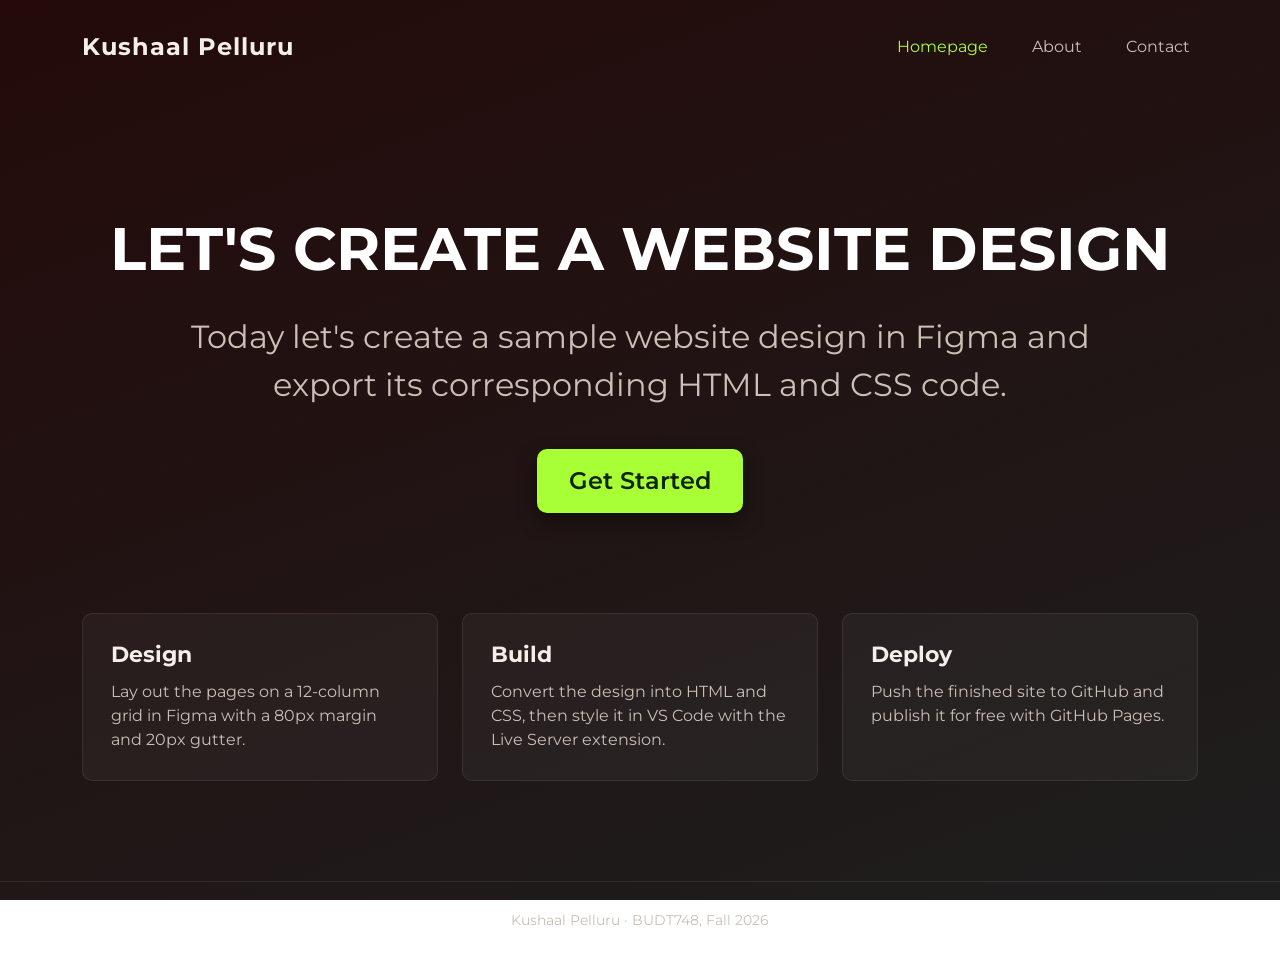
==== index.html @ ed9df66f "Add three-page Bootstrap site for BUDT748 client-side tech assignment" ====
<!DOCTYPE html>
<html lang="en">
<head>
  <meta charset="UTF-8">
  <meta name="viewport" content="width=device-width, initial-scale=1.0">
  <title>Kushaal Pelluru | Homepage</title>
  <link href="https://cdn.jsdelivr.net/npm/bootstrap@5.3.0/dist/css/bootstrap.min.css" rel="stylesheet">
  <link href="https://fonts.googleapis.com/css2?family=Montserrat:wght@400;600;700&display=swap" rel="stylesheet">
  <link rel="stylesheet" href="css/styles.css">
</head>
<body>

  <!-- Navigation bar (Bootstrap navbar, collapses to a hamburger on small screens) -->
  <nav class="navbar navbar-expand-lg navbar-dark site-nav">
    <div class="container">
      <a class="navbar-brand" href="index.html">Kushaal Pelluru</a>
      <button class="navbar-toggler" type="button" data-bs-toggle="collapse" data-bs-target="#navbarNav"
              aria-controls="navbarNav" aria-expanded="false" aria-label="Toggle navigation">
        <span class="navbar-toggler-icon"></span>
      </button>
      <div class="collapse navbar-collapse" id="navbarNav">
        <ul class="navbar-nav ms-auto">
          <li class="nav-item"><a class="nav-link active" href="index.html">Homepage</a></li>
          <li class="nav-item"><a class="nav-link" href="about.html">About</a></li>
          <li class="nav-item"><a class="nav-link" href="contact.html">Contact</a></li>
        </ul>
      </div>
    </div>
  </nav>

  <!-- Hero section -->
  <header class="hero">
    <div class="container text-center">
      <h1 class="hero-title">LET'S CREATE A WEBSITE DESIGN</h1>
      <p class="hero-subtitle">
        Today let's create a sample website design in Figma and export its corresponding HTML and CSS code.
      </p>
      <a href="about.html" class="btn btn-cta">Get Started</a>
    </div>
  </header>

  <!-- Three-column feature row (Bootstrap 12-column grid) -->
  <section class="container features">
    <div class="row g-4">
      <div class="col-md-4">
        <div class="feature-card h-100">
          <h2 class="feature-title">Design</h2>
          <p class="feature-text">
            Lay out the pages on a 12-column grid in Figma with a 80px margin and 20px gutter.
          </p>
        </div>
      </div>
      <div class="col-md-4">
        <div class="feature-card h-100">
          <h2 class="feature-title">Build</h2>
          <p class="feature-text">
            Convert the design into HTML and CSS, then style it in VS Code with the Live Server extension.
          </p>
        </div>
      </div>
      <div class="col-md-4">
        <div class="feature-card h-100">
          <h2 class="feature-title">Deploy</h2>
          <p class="feature-text">
            Push the finished site to GitHub and publish it for free with GitHub Pages.
          </p>
        </div>
      </div>
    </div>
  </section>

  <footer class="site-footer">
    <div class="container text-center">
      <p class="mb-0">Kushaal Pelluru &middot; BUDT748, Fall 2026</p>
    </div>
  </footer>

  <script src="https://cdn.jsdelivr.net/npm/bootstrap@5.3.0/dist/js/bootstrap.bundle.min.js"></script>
</body>
</html>
---- css/styles.css ----
/* styles.css - shared styles for all pages + homepage hero
   Colors and type follow the Figma design: dark maroon background,
   Montserrat, and the #A8FF35 green call-to-action button. */

:root {
  --bg-dark: #1e1e1e;
  --bg-maroon: #240a0a;
  --accent: #a8ff35;
  --text-light: #f5efe9;
  --text-muted: #cbbfb6;
}

body {
  background: linear-gradient(160deg, var(--bg-maroon) 0%, var(--bg-dark) 100%);
  background-attachment: fixed;
  color: var(--text-light);
  font-family: 'Montserrat', Arial, sans-serif;
  min-height: 100vh;
}

/* Navigation bar */
.site-nav {
  padding: 24px 0;
  background-color: transparent;
}

.site-nav .navbar-brand {
  font-size: 24px;
  font-weight: 700;
  letter-spacing: 1px;
  color: var(--text-light);
}

.site-nav .nav-link {
  color: var(--text-muted);
  margin-left: 28px;
  font-size: 16px;
}

.site-nav .nav-link:hover,
.site-nav .nav-link.active {
  color: var(--accent);
}

/* Hero section (homepage) */
.hero {
  padding: 120px 0 100px;
}

.hero-title {
  font-size: 60px;
  font-weight: 700;
  color: #ffffff;
  line-height: 1.15;
}

.hero-subtitle {
  font-size: 32px;
  font-weight: 400;
  color: var(--text-muted);
  margin: 30px auto 40px;
  max-width: 900px;
}

/* Call-to-action button: 180x57, 10px radius, green fill, drop shadow */
.btn-cta {
  display: inline-block;
  min-width: 180px;
  padding: 14px 32px;
  border-radius: 10px;
  background-color: var(--accent);
  color: #10240a;
  font-size: 24px;
  font-weight: 600;
  border: none;
  box-shadow: 0 8px 20px rgba(0, 0, 0, 0.45);
}

.btn-cta:hover {
  background-color: #c2ff6e;
  color: #10240a;
}

/* Feature cards (homepage grid) */
.features {
  padding-bottom: 100px;
}

.feature-card {
  background-color: rgba(255, 255, 255, 0.04);
  border: 1px solid rgba(255, 255, 255, 0.08);
  border-radius: 10px;
  padding: 28px;
}

.feature-card:hover {
  border-color: var(--accent);
}

.feature-title {
  font-size: 22px;
  font-weight: 700;
  margin-bottom: 12px;
}

.feature-text {
  font-size: 16px;
  color: var(--text-muted);
  margin-bottom: 0;
}

/* Inner page headers (About / Contact) */
.page-head {
  padding: 60px 0 20px;
}

.page-title {
  font-size: 48px;
  font-weight: 700;
  color: #ffffff;
}

.page-lead {
  font-size: 20px;
  color: var(--text-muted);
  margin-top: 24px;
  max-width: 900px;
}

/* Footer */
.site-footer {
  border-top: 1px solid rgba(255, 255, 255, 0.08);
  padding: 28px 0;
  color: var(--text-muted);
  font-size: 14px;
}

/* Responsive adjustments for tablets and phones */
@media (max-width: 768px) {
  .hero {
    padding: 60px 0;
  }

  .hero-title {
    font-size: 34px;
  }

  .hero-subtitle {
    font-size: 18px;
  }

  .btn-cta {
    font-size: 18px;
  }

  .page-title {
    font-size: 30px;
  }

  .page-lead {
    font-size: 16px;
  }

  .site-nav .nav-link {
    margin-left: 0;
  }
}
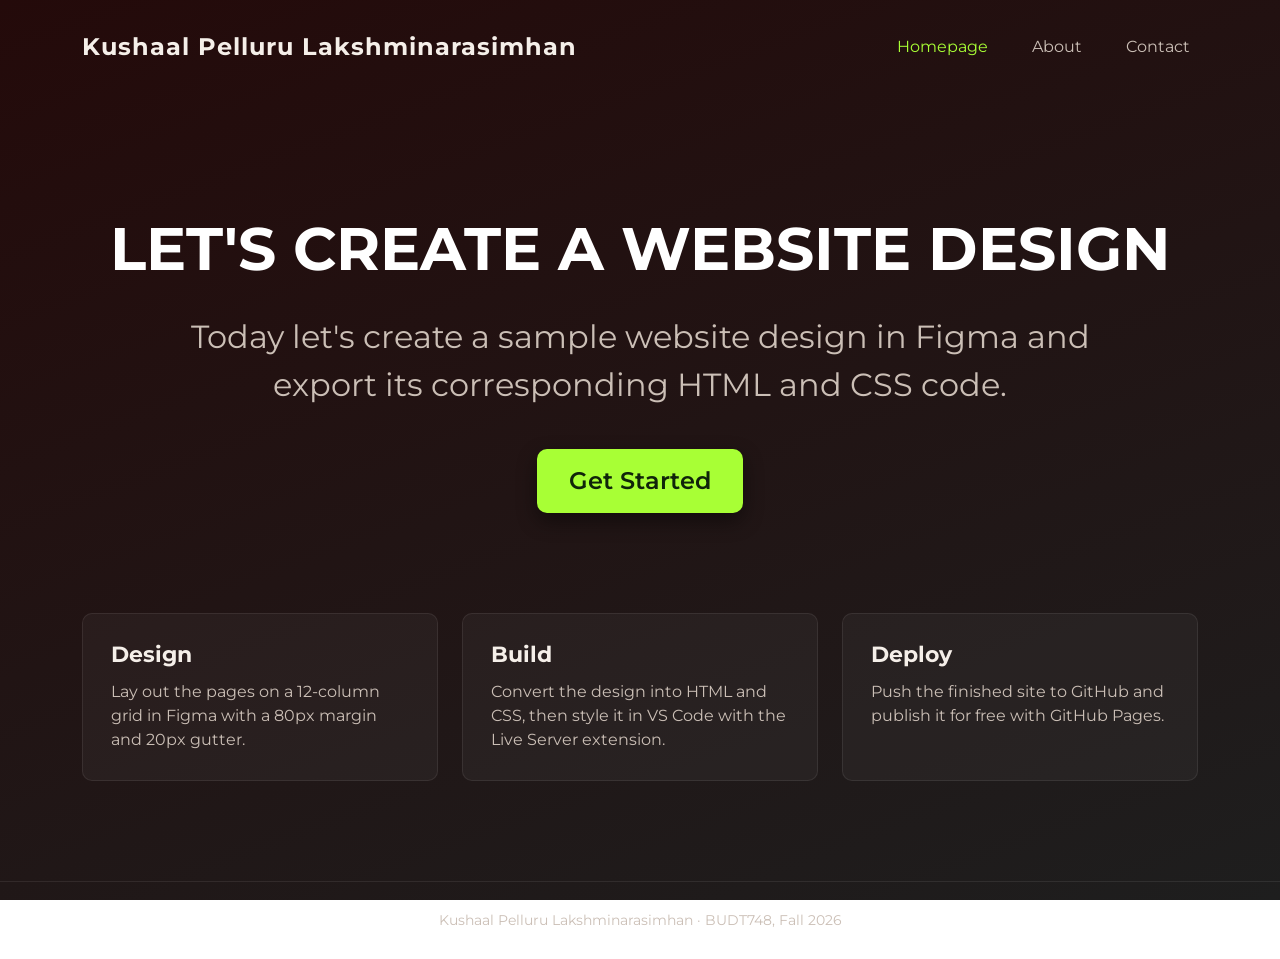
==== commit 89e22989: "Update site name to Kushaal Pelluru Lakshminarasimhan" ====
--- a/index.html
+++ b/index.html
@@ -3,7 +3,7 @@
 <head>
   <meta charset="UTF-8">
   <meta name="viewport" content="width=device-width, initial-scale=1.0">
-  <title>Kushaal Pelluru | Homepage</title>
+  <title>Kushaal Pelluru Lakshminarasimhan | Homepage</title>
   <link href="https://cdn.jsdelivr.net/npm/bootstrap@5.3.0/dist/css/bootstrap.min.css" rel="stylesheet">
   <link href="https://fonts.googleapis.com/css2?family=Montserrat:wght@400;600;700&display=swap" rel="stylesheet">
   <link rel="stylesheet" href="css/styles.css">
@@ -13,7 +13,7 @@
   <!-- Navigation bar (Bootstrap navbar, collapses to a hamburger on small screens) -->
   <nav class="navbar navbar-expand-lg navbar-dark site-nav">
     <div class="container">
-      <a class="navbar-brand" href="index.html">Kushaal Pelluru</a>
+      <a class="navbar-brand" href="index.html">Kushaal Pelluru Lakshminarasimhan</a>
       <button class="navbar-toggler" type="button" data-bs-toggle="collapse" data-bs-target="#navbarNav"
               aria-controls="navbarNav" aria-expanded="false" aria-label="Toggle navigation">
         <span class="navbar-toggler-icon"></span>
@@ -71,7 +71,7 @@
 
   <footer class="site-footer">
     <div class="container text-center">
-      <p class="mb-0">Kushaal Pelluru &middot; BUDT748, Fall 2026</p>
+      <p class="mb-0">Kushaal Pelluru Lakshminarasimhan &middot; BUDT748, Fall 2026</p>
     </div>
   </footer>
 
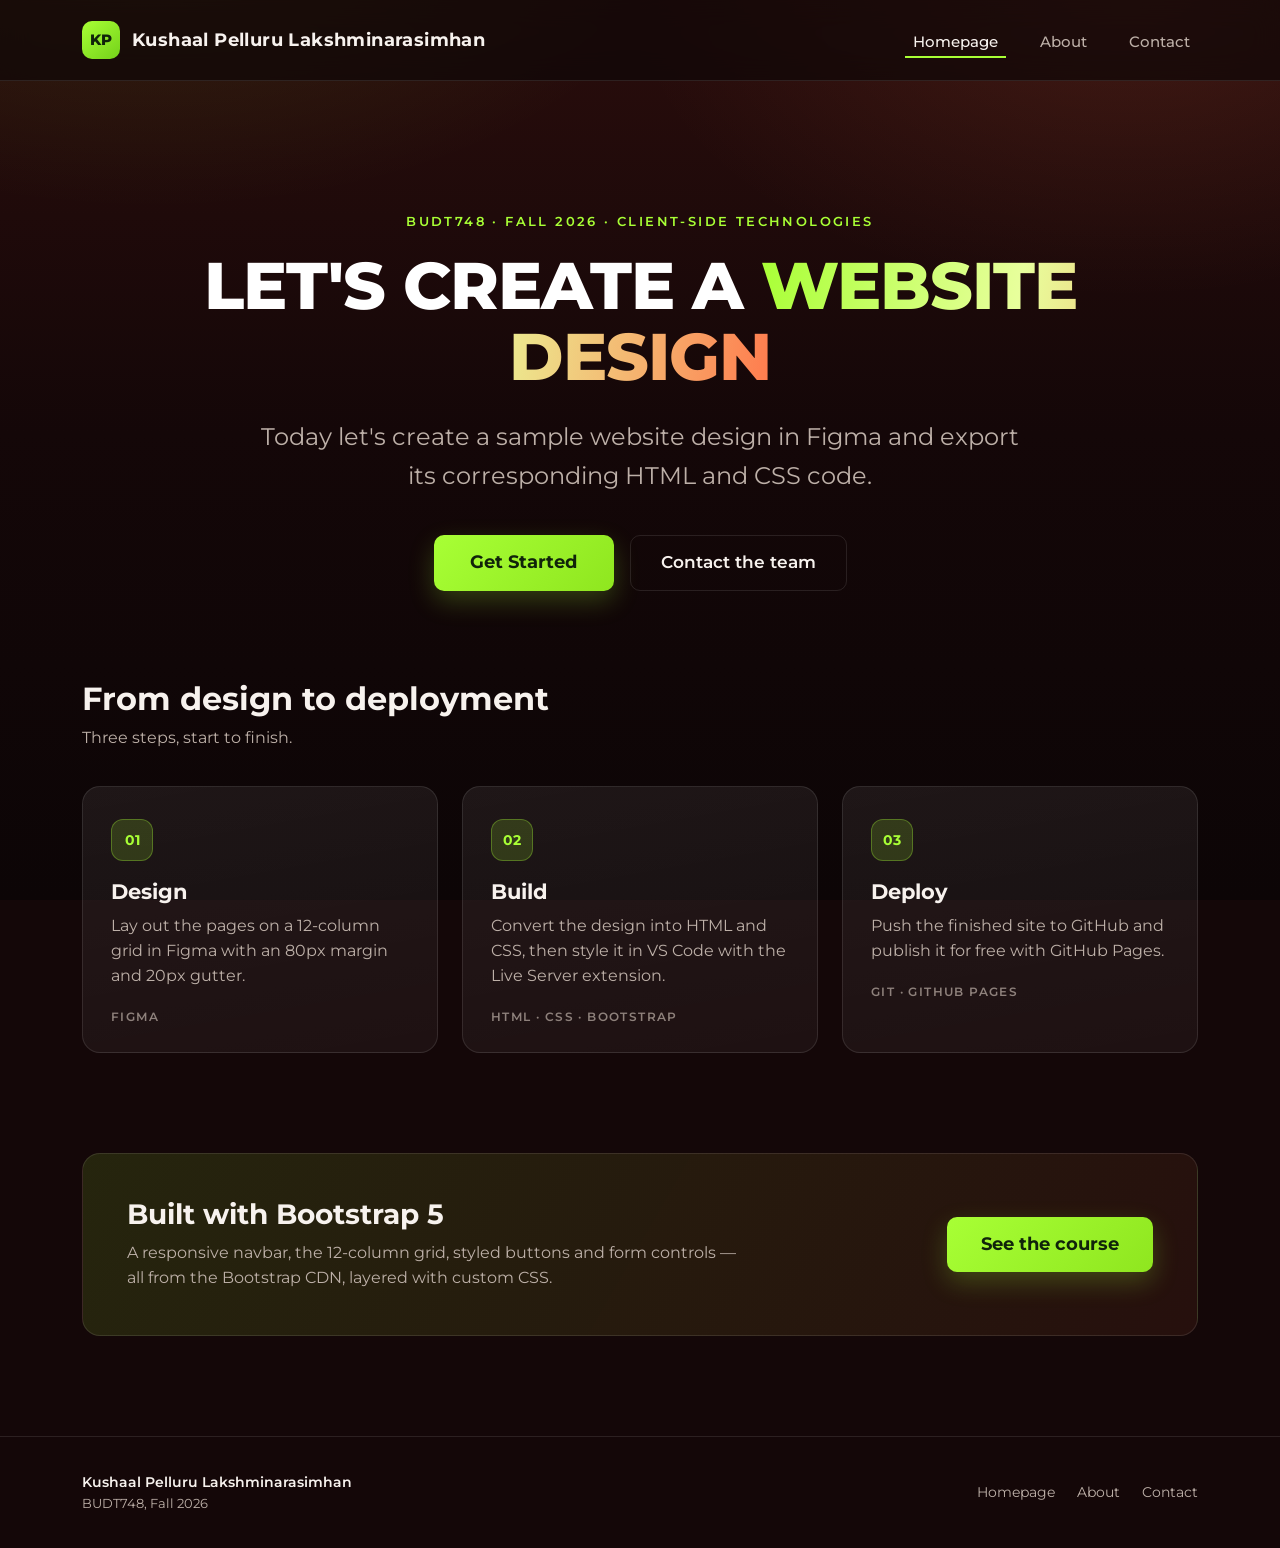
==== commit b8a07783: "Refine visual design: layered background, sticky nav, gradient headings, richer cards and form" ====
--- a/index.html
+++ b/index.html
@@ -5,15 +5,20 @@
   <meta name="viewport" content="width=device-width, initial-scale=1.0">
   <title>Kushaal Pelluru Lakshminarasimhan | Homepage</title>
   <link href="https://cdn.jsdelivr.net/npm/bootstrap@5.3.0/dist/css/bootstrap.min.css" rel="stylesheet">
-  <link href="https://fonts.googleapis.com/css2?family=Montserrat:wght@400;600;700&display=swap" rel="stylesheet">
+  <link rel="preconnect" href="https://fonts.googleapis.com">
+  <link rel="preconnect" href="https://fonts.gstatic.com" crossorigin>
+  <link href="https://fonts.googleapis.com/css2?family=Montserrat:wght@400;500;600;700;800&display=swap" rel="stylesheet">
   <link rel="stylesheet" href="css/styles.css">
 </head>
 <body>
 
   <!-- Navigation bar (Bootstrap navbar, collapses to a hamburger on small screens) -->
-  <nav class="navbar navbar-expand-lg navbar-dark site-nav">
+  <nav class="navbar navbar-expand-lg navbar-dark site-nav sticky-top">
     <div class="container">
-      <a class="navbar-brand" href="index.html">Kushaal Pelluru Lakshminarasimhan</a>
+      <a class="navbar-brand" href="index.html">
+        <span class="brand-mark" aria-hidden="true">KP</span>
+        <span class="brand-name">Kushaal Pelluru Lakshminarasimhan</span>
+      </a>
       <button class="navbar-toggler" type="button" data-bs-toggle="collapse" data-bs-target="#navbarNav"
               aria-controls="navbarNav" aria-expanded="false" aria-label="Toggle navigation">
         <span class="navbar-toggler-icon"></span>
@@ -30,48 +35,92 @@
 
   <!-- Hero section -->
   <header class="hero">
-    <div class="container text-center">
-      <h1 class="hero-title">LET'S CREATE A WEBSITE DESIGN</h1>
+    <div class="container text-center hero-inner">
+      <p class="eyebrow">BUDT748 &middot; Fall 2026 &middot; Client-Side Technologies</p>
+      <h1 class="hero-title">LET'S CREATE A <span class="title-accent">WEBSITE DESIGN</span></h1>
       <p class="hero-subtitle">
         Today let's create a sample website design in Figma and export its corresponding HTML and CSS code.
       </p>
-      <a href="about.html" class="btn btn-cta">Get Started</a>
+      <div class="hero-actions">
+        <a href="about.html" class="btn btn-cta">Get Started</a>
+        <a href="contact.html" class="btn btn-ghost">Contact the team</a>
+      </div>
     </div>
   </header>
 
   <!-- Three-column feature row (Bootstrap 12-column grid) -->
   <section class="container features">
+    <div class="section-head">
+      <h2 class="section-title">From design to deployment</h2>
+      <p class="section-sub">Three steps, start to finish.</p>
+    </div>
     <div class="row g-4">
       <div class="col-md-4">
-        <div class="feature-card h-100">
-          <h2 class="feature-title">Design</h2>
+        <article class="feature-card h-100">
+          <span class="step-badge">01</span>
+          <h3 class="feature-title">Design</h3>
           <p class="feature-text">
-            Lay out the pages on a 12-column grid in Figma with a 80px margin and 20px gutter.
+            Lay out the pages on a 12-column grid in Figma with an 80px margin and 20px gutter.
           </p>
-        </div>
+          <p class="feature-meta">Figma</p>
+        </article>
       </div>
       <div class="col-md-4">
-        <div class="feature-card h-100">
-          <h2 class="feature-title">Build</h2>
+        <article class="feature-card h-100">
+          <span class="step-badge">02</span>
+          <h3 class="feature-title">Build</h3>
           <p class="feature-text">
             Convert the design into HTML and CSS, then style it in VS Code with the Live Server extension.
           </p>
-        </div>
+          <p class="feature-meta">HTML &middot; CSS &middot; Bootstrap</p>
+        </article>
       </div>
       <div class="col-md-4">
-        <div class="feature-card h-100">
-          <h2 class="feature-title">Deploy</h2>
+        <article class="feature-card h-100">
+          <span class="step-badge">03</span>
+          <h3 class="feature-title">Deploy</h3>
           <p class="feature-text">
             Push the finished site to GitHub and publish it for free with GitHub Pages.
           </p>
+          <p class="feature-meta">Git &middot; GitHub Pages</p>
+        </article>
+      </div>
+    </div>
+  </section>
+
+  <!-- Closing call to action -->
+  <section class="container">
+    <div class="cta-panel">
+      <div class="row align-items-center g-4">
+        <div class="col-lg-8">
+          <h2 class="cta-title">Built with Bootstrap 5</h2>
+          <p class="cta-text mb-0">
+            A responsive navbar, the 12-column grid, styled buttons and form controls &mdash; all from the
+            Bootstrap CDN, layered with custom CSS.
+          </p>
+        </div>
+        <div class="col-lg-4 text-lg-end">
+          <a href="about.html" class="btn btn-cta">See the course</a>
         </div>
       </div>
     </div>
   </section>
 
   <footer class="site-footer">
-    <div class="container text-center">
-      <p class="mb-0">Kushaal Pelluru Lakshminarasimhan &middot; BUDT748, Fall 2026</p>
+    <div class="container">
+      <div class="row gy-3 align-items-center">
+        <div class="col-md-6">
+          <p class="footer-name mb-0">Kushaal Pelluru Lakshminarasimhan</p>
+          <p class="footer-meta mb-0">BUDT748, Fall 2026</p>
+        </div>
+        <div class="col-md-6">
+          <ul class="footer-links mb-0">
+            <li><a href="index.html">Homepage</a></li>
+            <li><a href="about.html">About</a></li>
+            <li><a href="contact.html">Contact</a></li>
+          </ul>
+        </div>
+      </div>
     </div>
   </footer>
 
--- a/css/styles.css
+++ b/css/styles.css
@@ -1,167 +1,429 @@
-/* styles.css - shared styles for all pages + homepage hero
-   Colors and type follow the Figma design: dark maroon background,
-   Montserrat, and the #A8FF35 green call-to-action button. */
+/* styles.css - shared styles for all pages + homepage
+   Palette and type follow the Figma design: dark maroon background,
+   Montserrat, and the #A8FF35 green call-to-action. */
 
 :root {
-  --bg-dark: #1e1e1e;
-  --bg-maroon: #240a0a;
+  --bg-base: #140708;
+  --bg-deep: #0c0506;
+  --surface: rgba(255, 255, 255, 0.045);
+  --surface-strong: rgba(255, 255, 255, 0.07);
+  --border-soft: rgba(255, 255, 255, 0.10);
   --accent: #a8ff35;
-  --text-light: #f5efe9;
-  --text-muted: #cbbfb6;
+  --accent-soft: rgba(168, 255, 53, 0.16);
+  --accent-warm: #ff7a4d;
+  --text-light: #f7f2ee;
+  --text-muted: #bdb0a8;
+  --radius-lg: 18px;
+  --radius-md: 12px;
+  --shadow-soft: 0 18px 40px rgba(0, 0, 0, 0.45);
+  --ease: 0.25s ease;
+}
+
+* {
+  box-sizing: border-box;
 }
 
 body {
-  background: linear-gradient(160deg, var(--bg-maroon) 0%, var(--bg-dark) 100%);
+  background-color: var(--bg-base);
+  /* Layered glows over a dark base give the flat maroon some depth. */
+  background-image:
+    radial-gradient(900px 500px at 12% -10%, rgba(168, 255, 53, 0.10), transparent 60%),
+    radial-gradient(800px 480px at 88% 0%, rgba(255, 122, 77, 0.12), transparent 62%),
+    linear-gradient(180deg, #2a0d0c 0%, var(--bg-base) 48%, var(--bg-deep) 100%);
   background-attachment: fixed;
   color: var(--text-light);
   font-family: 'Montserrat', Arial, sans-serif;
   min-height: 100vh;
-}
-
-/* Navigation bar */
+  line-height: 1.6;
+}
+
+::selection {
+  background: var(--accent);
+  color: #10240a;
+}
+
+a {
+  transition: color var(--ease);
+}
+
+:focus-visible {
+  outline: 2px solid var(--accent);
+  outline-offset: 3px;
+  border-radius: 4px;
+}
+
+/* ---------- Navigation bar ---------- */
+
 .site-nav {
-  padding: 24px 0;
-  background-color: transparent;
+  padding: 16px 0;
+  background-color: rgba(16, 7, 8, 0.72);
+  backdrop-filter: blur(14px);
+  border-bottom: 1px solid var(--border-soft);
 }
 
 .site-nav .navbar-brand {
-  font-size: 24px;
-  font-weight: 700;
-  letter-spacing: 1px;
-  color: var(--text-light);
+  display: flex;
+  align-items: center;
+  gap: 12px;
+  color: var(--text-light);
+  font-weight: 700;
+  letter-spacing: 0.4px;
+}
+
+.brand-mark {
+  display: grid;
+  place-items: center;
+  width: 38px;
+  height: 38px;
+  border-radius: 10px;
+  background: linear-gradient(140deg, var(--accent), #74d21a);
+  color: #10240a;
+  font-size: 15px;
+  font-weight: 800;
+  flex-shrink: 0;
+}
+
+.brand-name {
+  font-size: 18px;
 }
 
 .site-nav .nav-link {
-  color: var(--text-muted);
-  margin-left: 28px;
-  font-size: 16px;
+  position: relative;
+  color: var(--text-muted);
+  margin-left: 26px;
+  font-size: 15px;
+  font-weight: 500;
+  padding-bottom: 4px;
+}
+
+/* Animated underline on hover and for the current page */
+.site-nav .nav-link::after {
+  content: "";
+  position: absolute;
+  left: 0;
+  bottom: 0;
+  height: 2px;
+  width: 0;
+  background: var(--accent);
+  transition: width var(--ease);
 }
 
 .site-nav .nav-link:hover,
 .site-nav .nav-link.active {
+  color: var(--text-light);
+}
+
+.site-nav .nav-link:hover::after,
+.site-nav .nav-link.active::after {
+  width: 100%;
+}
+
+.navbar-toggler {
+  border-color: var(--border-soft);
+}
+
+/* ---------- Shared type ---------- */
+
+.eyebrow {
+  font-size: 13px;
+  font-weight: 600;
+  letter-spacing: 2.4px;
+  text-transform: uppercase;
   color: var(--accent);
-}
-
-/* Hero section (homepage) */
+  margin-bottom: 18px;
+}
+
+.title-accent {
+  background: linear-gradient(100deg, var(--accent) 0%, #e8ff9c 45%, var(--accent-warm) 100%);
+  -webkit-background-clip: text;
+  background-clip: text;
+  color: transparent;
+}
+
+.section-head {
+  margin-bottom: 36px;
+}
+
+.section-title {
+  font-size: clamp(24px, 3vw, 32px);
+  font-weight: 700;
+  margin-bottom: 6px;
+}
+
+.section-sub {
+  color: var(--text-muted);
+  margin-bottom: 0;
+}
+
+/* ---------- Hero (homepage) ---------- */
+
 .hero {
-  padding: 120px 0 100px;
+  padding: clamp(70px, 11vw, 130px) 0 clamp(50px, 7vw, 90px);
+}
+
+.hero-inner {
+  max-width: 980px;
+  margin: 0 auto;
 }
 
 .hero-title {
-  font-size: 60px;
-  font-weight: 700;
+  font-size: clamp(34px, 6.4vw, 66px);
+  font-weight: 800;
+  line-height: 1.08;
+  letter-spacing: -1px;
   color: #ffffff;
-  line-height: 1.15;
+  margin-bottom: 26px;
 }
 
 .hero-subtitle {
-  font-size: 32px;
+  font-size: clamp(17px, 2.1vw, 24px);
   font-weight: 400;
   color: var(--text-muted);
-  margin: 30px auto 40px;
-  max-width: 900px;
-}
-
-/* Call-to-action button: 180x57, 10px radius, green fill, drop shadow */
+  max-width: 760px;
+  margin: 0 auto 40px;
+}
+
+.hero-actions {
+  display: flex;
+  flex-wrap: wrap;
+  justify-content: center;
+  gap: 16px;
+}
+
+/* ---------- Buttons ---------- */
+
+/* Call-to-action: the design's green fill, 10px radius, drop shadow */
 .btn-cta {
-  display: inline-block;
   min-width: 180px;
-  padding: 14px 32px;
+  padding: 14px 34px;
   border-radius: 10px;
-  background-color: var(--accent);
+  background: linear-gradient(135deg, var(--accent), #8fe61f);
   color: #10240a;
-  font-size: 24px;
+  font-size: 18px;
+  font-weight: 700;
+  border: none;
+  box-shadow: 0 10px 26px rgba(168, 255, 53, 0.22);
+  transition: transform var(--ease), box-shadow var(--ease), filter var(--ease);
+}
+
+.btn-cta:hover,
+.btn-cta:focus {
+  color: #10240a;
+  transform: translateY(-2px);
+  box-shadow: 0 16px 34px rgba(168, 255, 53, 0.32);
+  filter: brightness(1.05);
+}
+
+.btn-ghost {
+  padding: 14px 30px;
+  border-radius: 10px;
+  border: 1px solid var(--border-soft);
+  background-color: transparent;
+  color: var(--text-light);
+  font-size: 17px;
   font-weight: 600;
-  border: none;
-  box-shadow: 0 8px 20px rgba(0, 0, 0, 0.45);
-}
-
-.btn-cta:hover {
-  background-color: #c2ff6e;
-  color: #10240a;
-}
-
-/* Feature cards (homepage grid) */
+  transition: border-color var(--ease), background-color var(--ease), color var(--ease);
+}
+
+.btn-ghost:hover,
+.btn-ghost:focus {
+  border-color: var(--accent);
+  background-color: var(--accent-soft);
+  color: var(--text-light);
+}
+
+/* ---------- Feature cards (homepage grid) ---------- */
+
 .features {
-  padding-bottom: 100px;
+  padding-bottom: clamp(60px, 8vw, 100px);
 }
 
 .feature-card {
-  background-color: rgba(255, 255, 255, 0.04);
-  border: 1px solid rgba(255, 255, 255, 0.08);
-  border-radius: 10px;
-  padding: 28px;
+  position: relative;
+  background: linear-gradient(170deg, var(--surface-strong), var(--surface));
+  border: 1px solid var(--border-soft);
+  border-radius: var(--radius-lg);
+  padding: 32px 28px 26px;
+  overflow: hidden;
+  transition: transform var(--ease), border-color var(--ease), box-shadow var(--ease);
+}
+
+/* Accent line that grows across the top on hover */
+.feature-card::before {
+  content: "";
+  position: absolute;
+  inset: 0 auto auto 0;
+  height: 3px;
+  width: 0;
+  background: linear-gradient(90deg, var(--accent), var(--accent-warm));
+  transition: width 0.35s ease;
 }
 
 .feature-card:hover {
-  border-color: var(--accent);
+  transform: translateY(-6px);
+  border-color: rgba(168, 255, 53, 0.35);
+  box-shadow: var(--shadow-soft);
+}
+
+.feature-card:hover::before {
+  width: 100%;
+}
+
+.step-badge {
+  display: inline-grid;
+  place-items: center;
+  width: 42px;
+  height: 42px;
+  border-radius: 12px;
+  background: var(--accent-soft);
+  border: 1px solid rgba(168, 255, 53, 0.3);
+  color: var(--accent);
+  font-size: 14px;
+  font-weight: 700;
+  margin-bottom: 18px;
 }
 
 .feature-title {
-  font-size: 22px;
-  font-weight: 700;
-  margin-bottom: 12px;
+  font-size: 21px;
+  font-weight: 700;
+  margin-bottom: 10px;
 }
 
 .feature-text {
-  font-size: 16px;
-  color: var(--text-muted);
+  font-size: 15.5px;
+  color: var(--text-muted);
+  margin-bottom: 18px;
+}
+
+.feature-meta {
+  font-size: 12px;
+  font-weight: 600;
+  letter-spacing: 1.4px;
+  text-transform: uppercase;
+  color: rgba(189, 176, 168, 0.7);
   margin-bottom: 0;
 }
 
-/* Inner page headers (About / Contact) */
+/* ---------- Closing panel ---------- */
+
+.cta-panel {
+  background: linear-gradient(120deg, rgba(168, 255, 53, 0.12), rgba(255, 122, 77, 0.08));
+  border: 1px solid var(--border-soft);
+  border-radius: var(--radius-lg);
+  padding: clamp(28px, 4vw, 44px);
+  margin-bottom: clamp(60px, 8vw, 100px);
+}
+
+.cta-title {
+  font-size: clamp(22px, 2.6vw, 28px);
+  font-weight: 700;
+  margin-bottom: 8px;
+}
+
+.cta-text {
+  color: var(--text-muted);
+  max-width: 620px;
+}
+
+/* ---------- Inner page headers (About / Contact) ---------- */
+
 .page-head {
-  padding: 60px 0 20px;
+  padding: clamp(50px, 7vw, 86px) 0 26px;
 }
 
 .page-title {
-  font-size: 48px;
-  font-weight: 700;
+  font-size: clamp(30px, 5vw, 52px);
+  font-weight: 800;
+  line-height: 1.12;
+  letter-spacing: -0.6px;
   color: #ffffff;
+  margin-bottom: 22px;
 }
 
 .page-lead {
-  font-size: 20px;
-  color: var(--text-muted);
-  margin-top: 24px;
-  max-width: 900px;
-}
-
-/* Footer */
+  font-size: clamp(16px, 1.6vw, 19px);
+  color: var(--text-muted);
+  max-width: 860px;
+  margin-bottom: 0;
+}
+
+/* ---------- Footer ---------- */
+
 .site-footer {
-  border-top: 1px solid rgba(255, 255, 255, 0.08);
-  padding: 28px 0;
+  border-top: 1px solid var(--border-soft);
+  padding: 34px 0;
   color: var(--text-muted);
   font-size: 14px;
 }
 
-/* Responsive adjustments for tablets and phones */
+.footer-name {
+  color: var(--text-light);
+  font-weight: 600;
+}
+
+.footer-meta {
+  font-size: 13px;
+}
+
+.footer-links {
+  display: flex;
+  flex-wrap: wrap;
+  gap: 22px;
+  list-style: none;
+  padding-left: 0;
+  justify-content: flex-start;
+}
+
+.footer-links a {
+  color: var(--text-muted);
+  text-decoration: none;
+}
+
+.footer-links a:hover {
+  color: var(--accent);
+}
+
+/* ---------- Responsive ---------- */
+
+@media (min-width: 768px) {
+  .footer-links {
+    justify-content: flex-end;
+  }
+}
+
+@media (max-width: 991.98px) {
+  /* Collapsed menu: stack the links with breathing room */
+  .site-nav .navbar-collapse {
+    padding-top: 12px;
+  }
+
+  .site-nav .nav-link {
+    margin-left: 0;
+    padding: 8px 0;
+  }
+
+  .brand-name {
+    font-size: 15px;
+  }
+}
+
 @media (max-width: 768px) {
   .hero {
-    padding: 60px 0;
-  }
-
-  .hero-title {
-    font-size: 34px;
-  }
-
-  .hero-subtitle {
-    font-size: 18px;
-  }
-
-  .btn-cta {
-    font-size: 18px;
-  }
-
-  .page-title {
-    font-size: 30px;
-  }
-
-  .page-lead {
-    font-size: 16px;
-  }
-
-  .site-nav .nav-link {
-    margin-left: 0;
-  }
-}
+    padding-top: 56px;
+  }
+
+  .hero-actions .btn {
+    width: 100%;
+  }
+
+  .feature-card {
+    padding: 26px 22px;
+  }
+}
+
+/* Respect users who prefer less motion */
+@media (prefers-reduced-motion: reduce) {
+  * {
+    transition: none !important;
+  }
+}
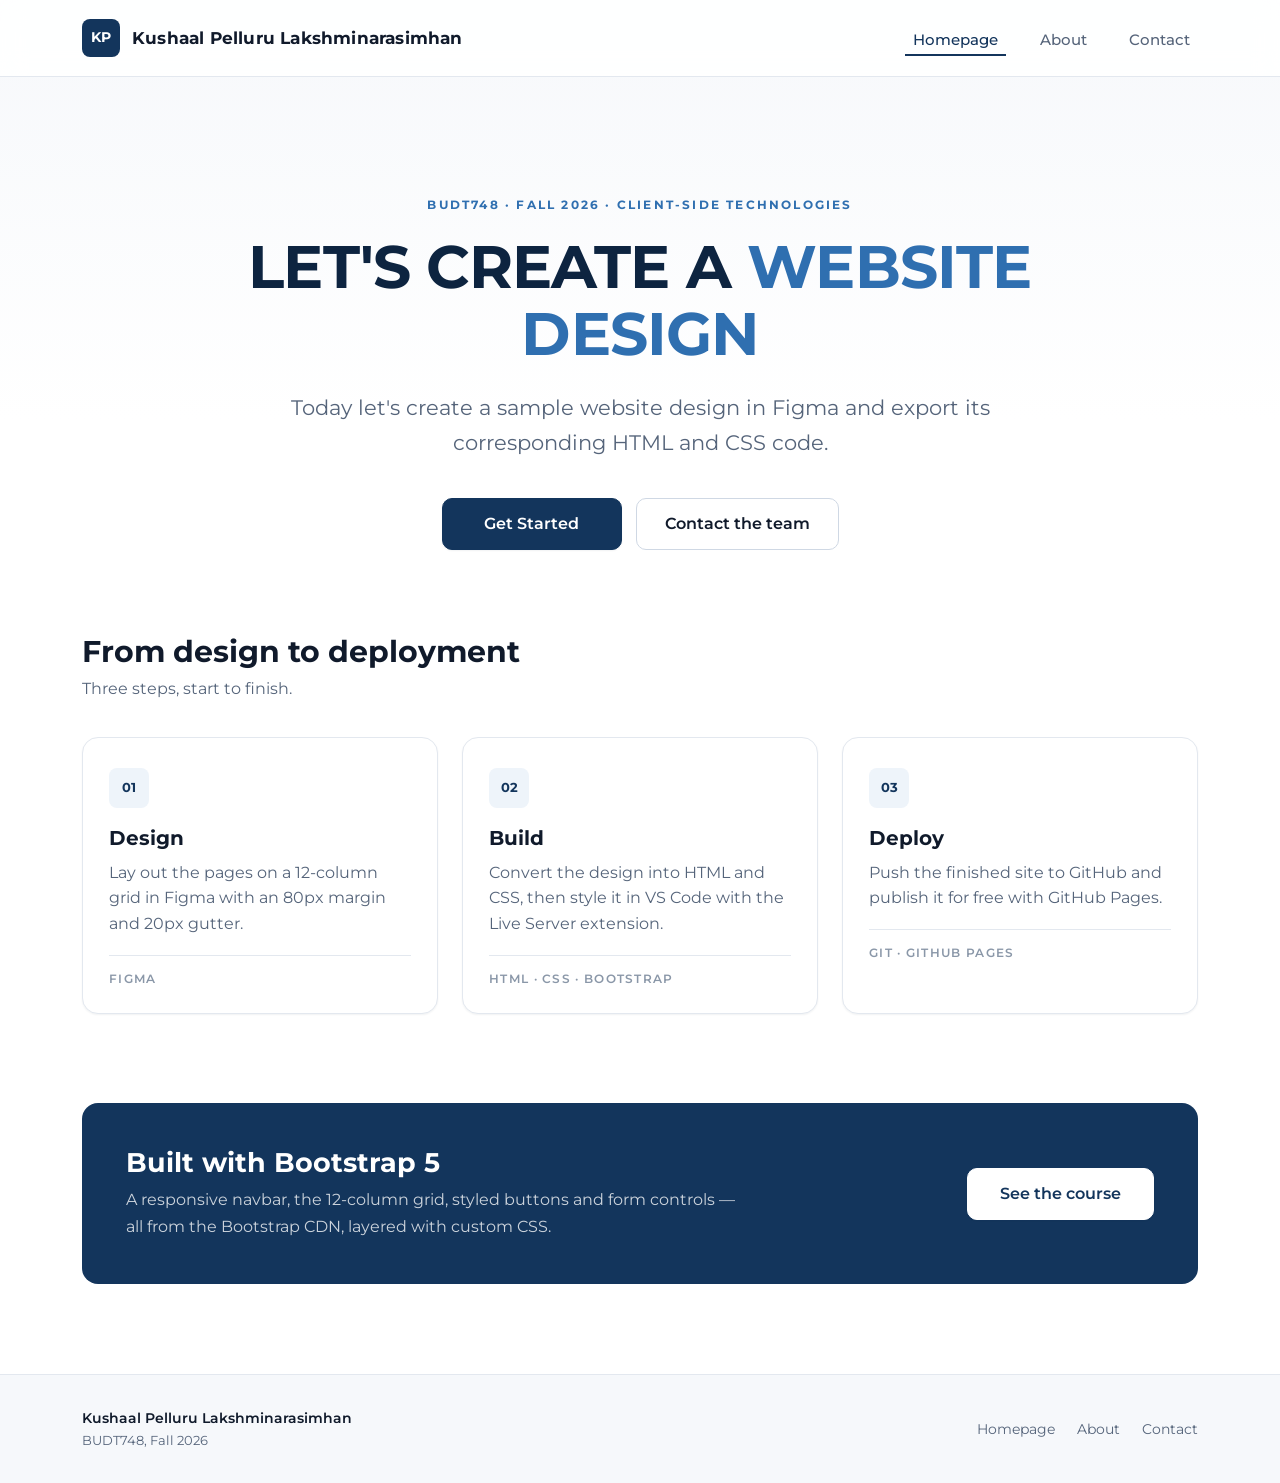
==== commit 1e194cbd: "Replace palette with navy and slate on white for a more professional look" ====
--- a/index.html
+++ b/index.html
@@ -13,7 +13,7 @@
 <body>
 
   <!-- Navigation bar (Bootstrap navbar, collapses to a hamburger on small screens) -->
-  <nav class="navbar navbar-expand-lg navbar-dark site-nav sticky-top">
+  <nav class="navbar navbar-expand-lg navbar-light site-nav sticky-top">
     <div class="container">
       <a class="navbar-brand" href="index.html">
         <span class="brand-mark" aria-hidden="true">KP</span>
--- a/css/styles.css
+++ b/css/styles.css
@@ -1,22 +1,23 @@
 /* styles.css - shared styles for all pages + homepage
-   Palette and type follow the Figma design: dark maroon background,
-   Montserrat, and the #A8FF35 green call-to-action. */
+   Palette: deep navy and slate on white, with a single steel-blue accent.
+   Type: Montserrat, carried over from the Figma design. */
 
 :root {
-  --bg-base: #140708;
-  --bg-deep: #0c0506;
-  --surface: rgba(255, 255, 255, 0.045);
-  --surface-strong: rgba(255, 255, 255, 0.07);
-  --border-soft: rgba(255, 255, 255, 0.10);
-  --accent: #a8ff35;
-  --accent-soft: rgba(168, 255, 53, 0.16);
-  --accent-warm: #ff7a4d;
-  --text-light: #f7f2ee;
-  --text-muted: #bdb0a8;
-  --radius-lg: 18px;
-  --radius-md: 12px;
-  --shadow-soft: 0 18px 40px rgba(0, 0, 0, 0.45);
-  --ease: 0.25s ease;
+  --navy: #13355c;
+  --navy-deep: #0d2440;
+  --accent: #2f6fb0;
+  --accent-soft: #eef4fa;
+  --ink: #101a2b;
+  --ink-soft: #55647a;
+  --line: #e3e8ef;
+  --line-strong: #cfd8e4;
+  --bg: #ffffff;
+  --bg-alt: #f6f8fb;
+  --radius-lg: 16px;
+  --radius-md: 10px;
+  --shadow-sm: 0 1px 2px rgba(16, 26, 43, 0.06);
+  --shadow-md: 0 12px 28px rgba(16, 26, 43, 0.10);
+  --ease: 0.2s ease;
 }
 
 * {
@@ -24,22 +25,19 @@
 }
 
 body {
-  background-color: var(--bg-base);
-  /* Layered glows over a dark base give the flat maroon some depth. */
-  background-image:
-    radial-gradient(900px 500px at 12% -10%, rgba(168, 255, 53, 0.10), transparent 60%),
-    radial-gradient(800px 480px at 88% 0%, rgba(255, 122, 77, 0.12), transparent 62%),
-    linear-gradient(180deg, #2a0d0c 0%, var(--bg-base) 48%, var(--bg-deep) 100%);
-  background-attachment: fixed;
-  color: var(--text-light);
+  background-color: var(--bg);
+  background-image: linear-gradient(180deg, var(--bg-alt) 0%, var(--bg) 420px);
+  background-repeat: no-repeat;
+  color: var(--ink);
   font-family: 'Montserrat', Arial, sans-serif;
   min-height: 100vh;
-  line-height: 1.6;
+  line-height: 1.65;
+  -webkit-font-smoothing: antialiased;
 }
 
 ::selection {
-  background: var(--accent);
-  color: #10240a;
+  background: var(--navy);
+  color: #ffffff;
 }
 
 a {
@@ -55,19 +53,19 @@
 /* ---------- Navigation bar ---------- */
 
 .site-nav {
-  padding: 16px 0;
-  background-color: rgba(16, 7, 8, 0.72);
-  backdrop-filter: blur(14px);
-  border-bottom: 1px solid var(--border-soft);
+  padding: 14px 0;
+  background-color: rgba(255, 255, 255, 0.88);
+  backdrop-filter: blur(12px);
+  border-bottom: 1px solid var(--line);
 }
 
 .site-nav .navbar-brand {
   display: flex;
   align-items: center;
   gap: 12px;
-  color: var(--text-light);
-  font-weight: 700;
-  letter-spacing: 0.4px;
+  color: var(--ink);
+  font-weight: 700;
+  letter-spacing: 0.2px;
 }
 
 .brand-mark {
@@ -75,28 +73,30 @@
   place-items: center;
   width: 38px;
   height: 38px;
-  border-radius: 10px;
-  background: linear-gradient(140deg, var(--accent), #74d21a);
-  color: #10240a;
-  font-size: 15px;
-  font-weight: 800;
+  border-radius: 8px;
+  background-color: var(--navy);
+  color: #ffffff;
+  font-size: 14px;
+  font-weight: 700;
+  letter-spacing: 0.5px;
   flex-shrink: 0;
 }
 
 .brand-name {
-  font-size: 18px;
+  font-size: 17px;
+  color: var(--ink);
 }
 
 .site-nav .nav-link {
   position: relative;
-  color: var(--text-muted);
+  color: var(--ink-soft);
   margin-left: 26px;
   font-size: 15px;
   font-weight: 500;
   padding-bottom: 4px;
 }
 
-/* Animated underline on hover and for the current page */
+/* Understated underline for hover and the current page */
 .site-nav .nav-link::after {
   content: "";
   position: absolute;
@@ -104,13 +104,13 @@
   bottom: 0;
   height: 2px;
   width: 0;
-  background: var(--accent);
+  background-color: var(--navy);
   transition: width var(--ease);
 }
 
 .site-nav .nav-link:hover,
 .site-nav .nav-link.active {
-  color: var(--text-light);
+  color: var(--navy);
 }
 
 .site-nav .nav-link:hover::after,
@@ -119,245 +119,246 @@
 }
 
 .navbar-toggler {
-  border-color: var(--border-soft);
+  border-color: var(--line-strong);
 }
 
 /* ---------- Shared type ---------- */
 
 .eyebrow {
-  font-size: 13px;
-  font-weight: 600;
-  letter-spacing: 2.4px;
+  font-size: 12px;
+  font-weight: 700;
+  letter-spacing: 2.2px;
   text-transform: uppercase;
   color: var(--accent);
   margin-bottom: 18px;
 }
 
 .title-accent {
-  background: linear-gradient(100deg, var(--accent) 0%, #e8ff9c 45%, var(--accent-warm) 100%);
-  -webkit-background-clip: text;
-  background-clip: text;
-  color: transparent;
+  color: var(--accent);
 }
 
 .section-head {
-  margin-bottom: 36px;
+  margin-bottom: 34px;
 }
 
 .section-title {
-  font-size: clamp(24px, 3vw, 32px);
-  font-weight: 700;
+  font-size: clamp(22px, 2.8vw, 30px);
+  font-weight: 700;
+  color: var(--ink);
   margin-bottom: 6px;
 }
 
 .section-sub {
-  color: var(--text-muted);
+  color: var(--ink-soft);
   margin-bottom: 0;
 }
 
 /* ---------- Hero (homepage) ---------- */
 
 .hero {
-  padding: clamp(70px, 11vw, 130px) 0 clamp(50px, 7vw, 90px);
+  padding: clamp(64px, 10vw, 118px) 0 clamp(48px, 7vw, 84px);
 }
 
 .hero-inner {
-  max-width: 980px;
+  max-width: 940px;
   margin: 0 auto;
 }
 
 .hero-title {
-  font-size: clamp(34px, 6.4vw, 66px);
-  font-weight: 800;
-  line-height: 1.08;
-  letter-spacing: -1px;
-  color: #ffffff;
-  margin-bottom: 26px;
+  font-size: clamp(32px, 5.8vw, 60px);
+  font-weight: 700;
+  line-height: 1.12;
+  letter-spacing: -0.8px;
+  color: var(--navy-deep);
+  margin-bottom: 24px;
 }
 
 .hero-subtitle {
-  font-size: clamp(17px, 2.1vw, 24px);
+  font-size: clamp(16px, 1.9vw, 21px);
   font-weight: 400;
-  color: var(--text-muted);
-  max-width: 760px;
-  margin: 0 auto 40px;
+  color: var(--ink-soft);
+  max-width: 720px;
+  margin: 0 auto 38px;
 }
 
 .hero-actions {
   display: flex;
   flex-wrap: wrap;
   justify-content: center;
-  gap: 16px;
+  gap: 14px;
 }
 
 /* ---------- Buttons ---------- */
 
-/* Call-to-action: the design's green fill, 10px radius, drop shadow */
 .btn-cta {
   min-width: 180px;
-  padding: 14px 34px;
-  border-radius: 10px;
-  background: linear-gradient(135deg, var(--accent), #8fe61f);
-  color: #10240a;
-  font-size: 18px;
-  font-weight: 700;
-  border: none;
-  box-shadow: 0 10px 26px rgba(168, 255, 53, 0.22);
-  transition: transform var(--ease), box-shadow var(--ease), filter var(--ease);
+  padding: 13px 32px;
+  border-radius: var(--radius-md);
+  background-color: var(--navy);
+  color: #ffffff;
+  font-size: 16px;
+  font-weight: 600;
+  border: 1px solid var(--navy);
+  box-shadow: var(--shadow-sm);
+  transition: background-color var(--ease), transform var(--ease), box-shadow var(--ease);
 }
 
 .btn-cta:hover,
 .btn-cta:focus {
-  color: #10240a;
-  transform: translateY(-2px);
-  box-shadow: 0 16px 34px rgba(168, 255, 53, 0.32);
-  filter: brightness(1.05);
+  background-color: var(--navy-deep);
+  border-color: var(--navy-deep);
+  color: #ffffff;
+  transform: translateY(-1px);
+  box-shadow: var(--shadow-md);
 }
 
 .btn-ghost {
-  padding: 14px 30px;
-  border-radius: 10px;
-  border: 1px solid var(--border-soft);
-  background-color: transparent;
-  color: var(--text-light);
-  font-size: 17px;
+  padding: 13px 28px;
+  border-radius: var(--radius-md);
+  border: 1px solid var(--line-strong);
+  background-color: #ffffff;
+  color: var(--ink);
+  font-size: 16px;
   font-weight: 600;
   transition: border-color var(--ease), background-color var(--ease), color var(--ease);
 }
 
 .btn-ghost:hover,
 .btn-ghost:focus {
-  border-color: var(--accent);
+  border-color: var(--navy);
   background-color: var(--accent-soft);
-  color: var(--text-light);
+  color: var(--navy);
 }
 
 /* ---------- Feature cards (homepage grid) ---------- */
 
 .features {
-  padding-bottom: clamp(60px, 8vw, 100px);
+  padding-bottom: clamp(56px, 7vw, 92px);
 }
 
 .feature-card {
   position: relative;
-  background: linear-gradient(170deg, var(--surface-strong), var(--surface));
-  border: 1px solid var(--border-soft);
+  background-color: #ffffff;
+  border: 1px solid var(--line);
   border-radius: var(--radius-lg);
-  padding: 32px 28px 26px;
-  overflow: hidden;
+  padding: 30px 26px 24px;
+  box-shadow: var(--shadow-sm);
   transition: transform var(--ease), border-color var(--ease), box-shadow var(--ease);
 }
 
-/* Accent line that grows across the top on hover */
-.feature-card::before {
-  content: "";
-  position: absolute;
-  inset: 0 auto auto 0;
-  height: 3px;
-  width: 0;
-  background: linear-gradient(90deg, var(--accent), var(--accent-warm));
-  transition: width 0.35s ease;
-}
-
 .feature-card:hover {
-  transform: translateY(-6px);
-  border-color: rgba(168, 255, 53, 0.35);
-  box-shadow: var(--shadow-soft);
-}
-
-.feature-card:hover::before {
-  width: 100%;
+  transform: translateY(-3px);
+  border-color: var(--line-strong);
+  box-shadow: var(--shadow-md);
 }
 
 .step-badge {
   display: inline-grid;
   place-items: center;
-  width: 42px;
-  height: 42px;
-  border-radius: 12px;
-  background: var(--accent-soft);
-  border: 1px solid rgba(168, 255, 53, 0.3);
-  color: var(--accent);
-  font-size: 14px;
+  width: 40px;
+  height: 40px;
+  border-radius: 8px;
+  background-color: var(--accent-soft);
+  color: var(--navy);
+  font-size: 13px;
   font-weight: 700;
   margin-bottom: 18px;
 }
 
 .feature-title {
-  font-size: 21px;
-  font-weight: 700;
+  font-size: 20px;
+  font-weight: 700;
+  color: var(--ink);
   margin-bottom: 10px;
 }
 
 .feature-text {
   font-size: 15.5px;
-  color: var(--text-muted);
+  color: var(--ink-soft);
   margin-bottom: 18px;
 }
 
 .feature-meta {
-  font-size: 12px;
+  font-size: 11.5px;
   font-weight: 600;
-  letter-spacing: 1.4px;
+  letter-spacing: 1.3px;
   text-transform: uppercase;
-  color: rgba(189, 176, 168, 0.7);
+  color: #8a97a8;
   margin-bottom: 0;
+  padding-top: 14px;
+  border-top: 1px solid var(--line);
 }
 
 /* ---------- Closing panel ---------- */
 
 .cta-panel {
-  background: linear-gradient(120deg, rgba(168, 255, 53, 0.12), rgba(255, 122, 77, 0.08));
-  border: 1px solid var(--border-soft);
+  background-color: var(--navy);
   border-radius: var(--radius-lg);
   padding: clamp(28px, 4vw, 44px);
-  margin-bottom: clamp(60px, 8vw, 100px);
+  margin-bottom: clamp(56px, 7vw, 92px);
+  color: #ffffff;
 }
 
 .cta-title {
-  font-size: clamp(22px, 2.6vw, 28px);
-  font-weight: 700;
+  font-size: clamp(21px, 2.5vw, 27px);
+  font-weight: 700;
+  color: #ffffff;
   margin-bottom: 8px;
 }
 
 .cta-text {
-  color: var(--text-muted);
+  color: rgba(255, 255, 255, 0.78);
   max-width: 620px;
 }
 
+/* Invert the button where it sits on the navy panel */
+.cta-panel .btn-cta {
+  background-color: #ffffff;
+  border-color: #ffffff;
+  color: var(--navy);
+}
+
+.cta-panel .btn-cta:hover,
+.cta-panel .btn-cta:focus {
+  background-color: var(--accent-soft);
+  border-color: var(--accent-soft);
+  color: var(--navy-deep);
+}
+
 /* ---------- Inner page headers (About / Contact) ---------- */
 
 .page-head {
-  padding: clamp(50px, 7vw, 86px) 0 26px;
+  padding: clamp(46px, 6vw, 78px) 0 24px;
 }
 
 .page-title {
-  font-size: clamp(30px, 5vw, 52px);
-  font-weight: 800;
-  line-height: 1.12;
-  letter-spacing: -0.6px;
-  color: #ffffff;
-  margin-bottom: 22px;
+  font-size: clamp(28px, 4.4vw, 46px);
+  font-weight: 700;
+  line-height: 1.16;
+  letter-spacing: -0.5px;
+  color: var(--navy-deep);
+  margin-bottom: 20px;
 }
 
 .page-lead {
-  font-size: clamp(16px, 1.6vw, 19px);
-  color: var(--text-muted);
-  max-width: 860px;
+  font-size: clamp(15.5px, 1.5vw, 18px);
+  color: var(--ink-soft);
+  max-width: 840px;
   margin-bottom: 0;
 }
 
 /* ---------- Footer ---------- */
 
 .site-footer {
-  border-top: 1px solid var(--border-soft);
-  padding: 34px 0;
-  color: var(--text-muted);
+  border-top: 1px solid var(--line);
+  background-color: var(--bg-alt);
+  padding: 32px 0;
+  color: var(--ink-soft);
   font-size: 14px;
 }
 
 .footer-name {
-  color: var(--text-light);
+  color: var(--ink);
   font-weight: 600;
 }
 
@@ -375,12 +376,12 @@
 }
 
 .footer-links a {
-  color: var(--text-muted);
+  color: var(--ink-soft);
   text-decoration: none;
 }
 
 .footer-links a:hover {
-  color: var(--accent);
+  color: var(--navy);
 }
 
 /* ---------- Responsive ---------- */
@@ -394,7 +395,7 @@
 @media (max-width: 991.98px) {
   /* Collapsed menu: stack the links with breathing room */
   .site-nav .navbar-collapse {
-    padding-top: 12px;
+    padding-top: 10px;
   }
 
   .site-nav .nav-link {
@@ -409,7 +410,7 @@
 
 @media (max-width: 768px) {
   .hero {
-    padding-top: 56px;
+    padding-top: 52px;
   }
 
   .hero-actions .btn {
@@ -417,7 +418,7 @@
   }
 
   .feature-card {
-    padding: 26px 22px;
+    padding: 24px 20px;
   }
 }
 
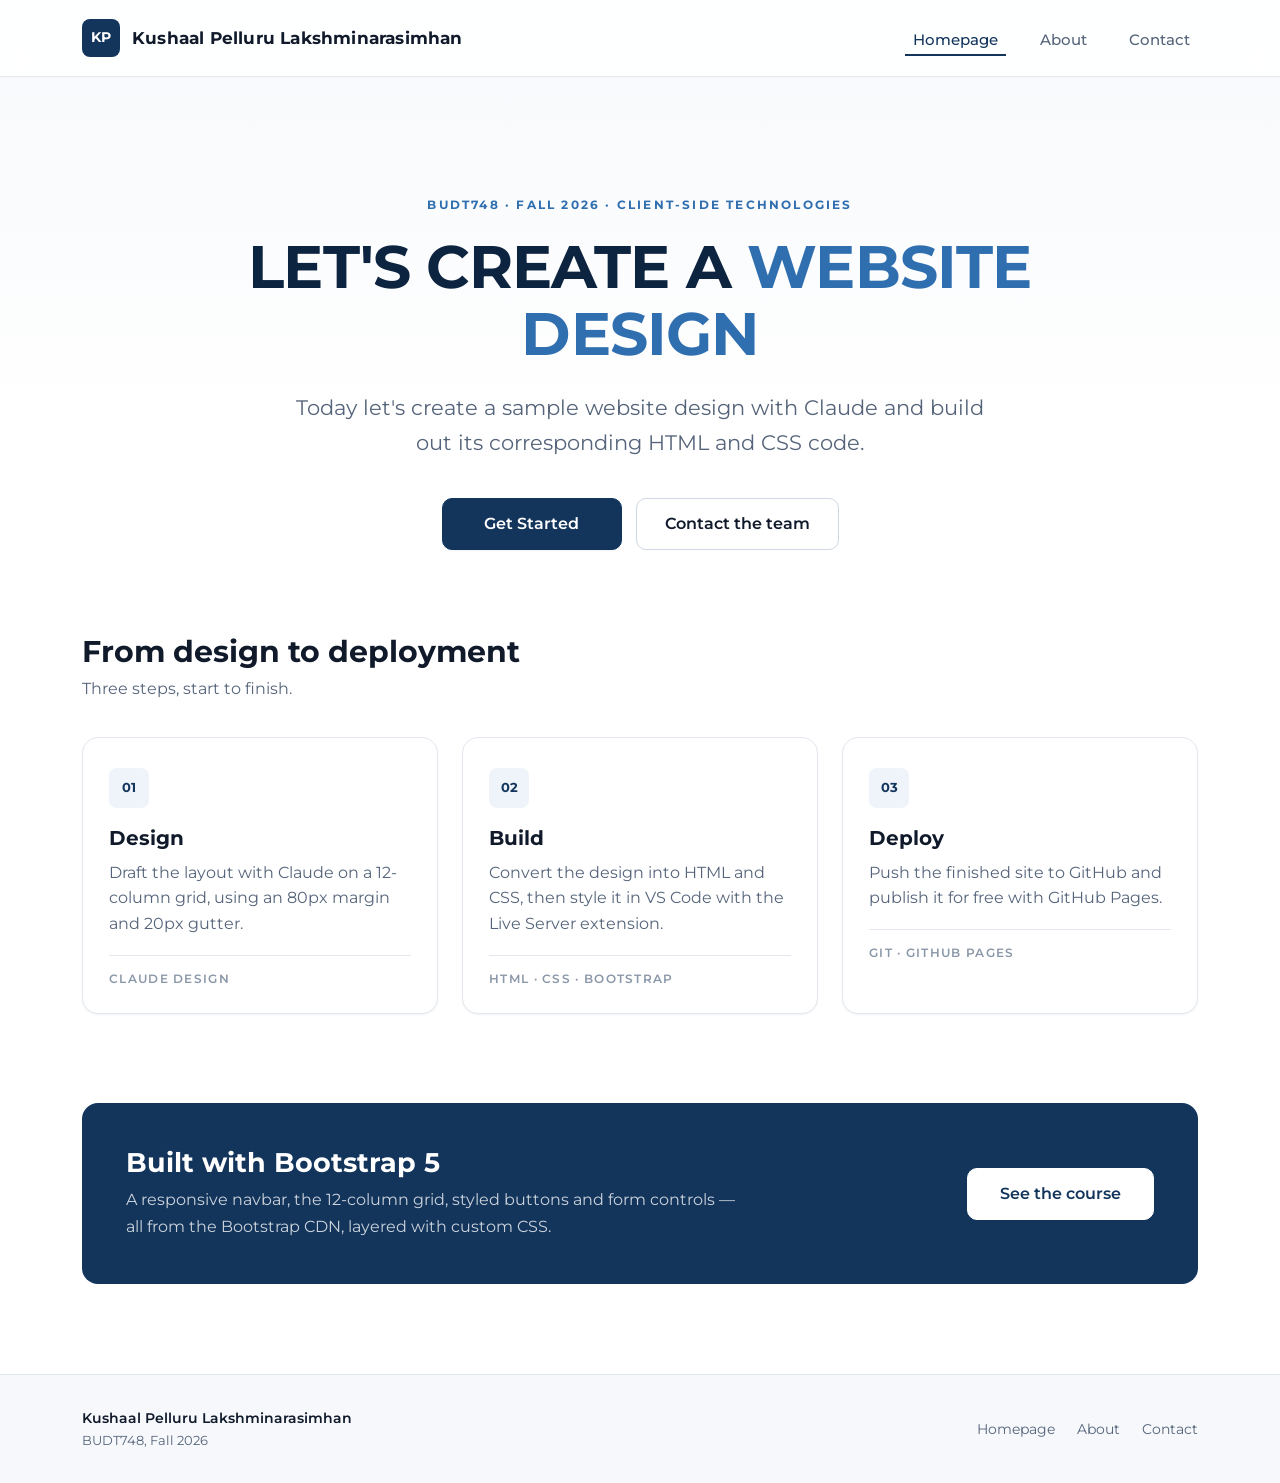
==== commit 41f96e62: "Replace Figma references with Claude Design across the site and docs" ====
--- a/index.html
+++ b/index.html
@@ -8,7 +8,7 @@
   <link rel="preconnect" href="https://fonts.googleapis.com">
   <link rel="preconnect" href="https://fonts.gstatic.com" crossorigin>
   <link href="https://fonts.googleapis.com/css2?family=Montserrat:wght@400;500;600;700;800&display=swap" rel="stylesheet">
-  <link rel="stylesheet" href="css/styles.css">
+  <link rel="stylesheet" href="css/styles.css?v=2">
 </head>
 <body>
 
@@ -39,7 +39,7 @@
       <p class="eyebrow">BUDT748 &middot; Fall 2026 &middot; Client-Side Technologies</p>
       <h1 class="hero-title">LET'S CREATE A <span class="title-accent">WEBSITE DESIGN</span></h1>
       <p class="hero-subtitle">
-        Today let's create a sample website design in Figma and export its corresponding HTML and CSS code.
+        Today let's create a sample website design with Claude and build out its corresponding HTML and CSS code.
       </p>
       <div class="hero-actions">
         <a href="about.html" class="btn btn-cta">Get Started</a>
@@ -60,9 +60,9 @@
           <span class="step-badge">01</span>
           <h3 class="feature-title">Design</h3>
           <p class="feature-text">
-            Lay out the pages on a 12-column grid in Figma with an 80px margin and 20px gutter.
+            Draft the layout with Claude on a 12-column grid, using an 80px margin and 20px gutter.
           </p>
-          <p class="feature-meta">Figma</p>
+          <p class="feature-meta">Claude Design</p>
         </article>
       </div>
       <div class="col-md-4">
--- a/css/styles.css
+++ b/css/styles.css
@@ -1,6 +1,6 @@
 /* styles.css - shared styles for all pages + homepage
    Palette: deep navy and slate on white, with a single steel-blue accent.
-   Type: Montserrat, carried over from the Figma design. */
+   Type: Montserrat. See CLAUDE-DESIGN.md for the full spec. */
 
 :root {
   --navy: #13355c;
